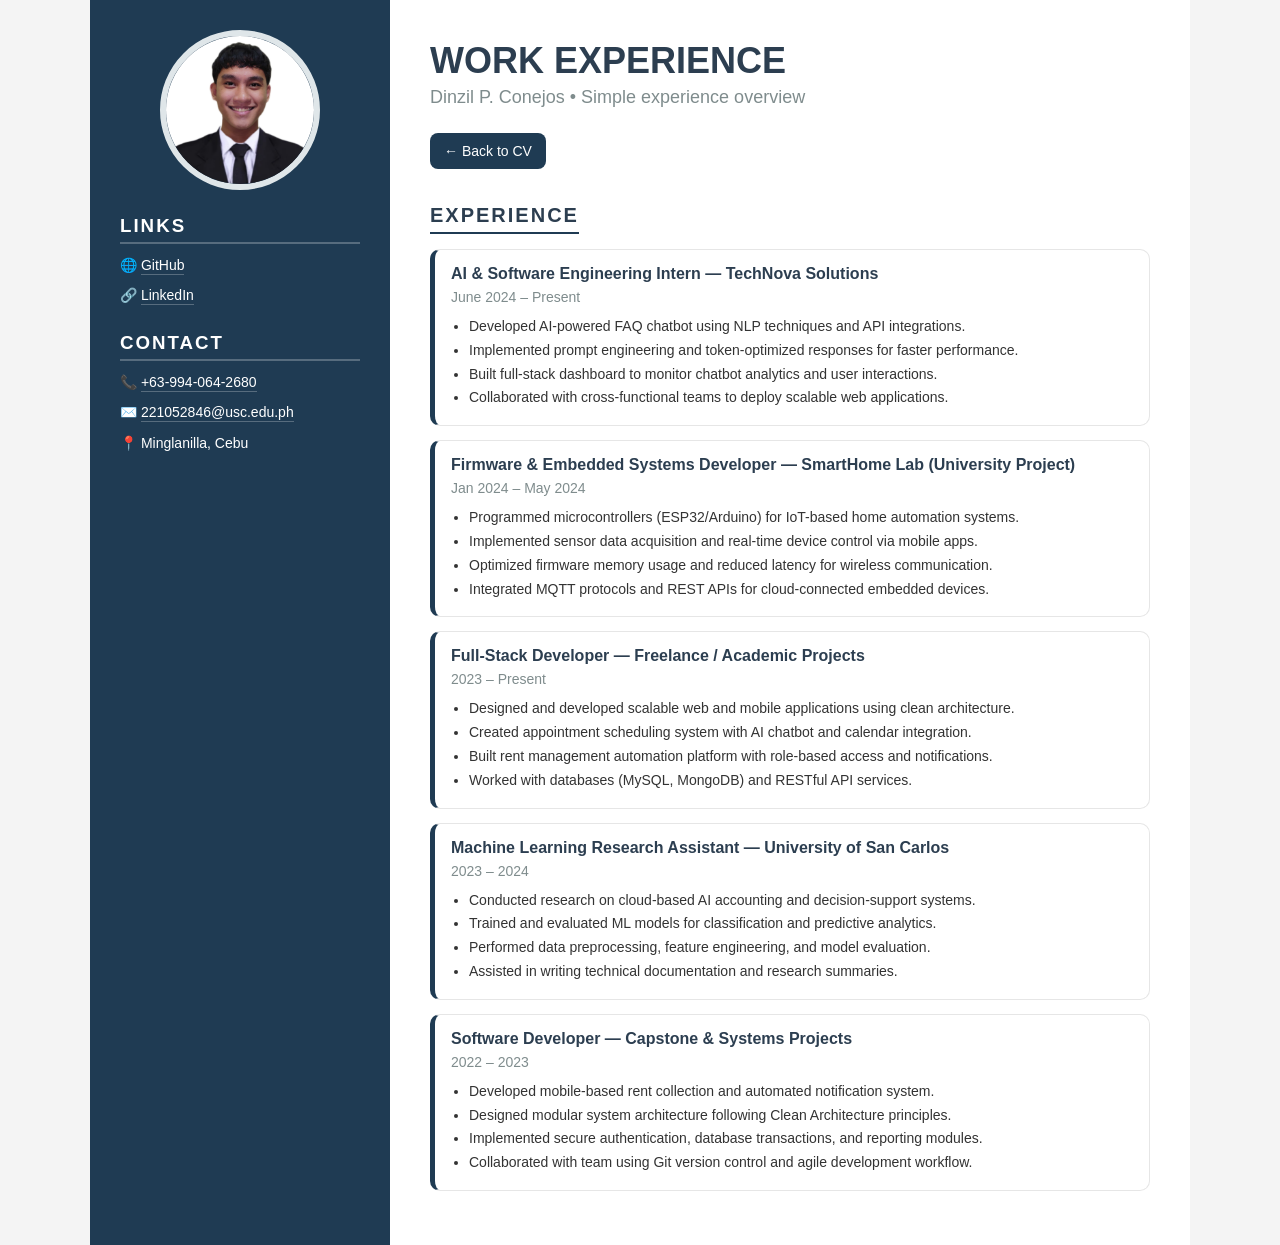
==== experience.html @ 28c9043a "Add files via upload" ====
<!DOCTYPE html>
<html lang="en">
<head>
<link rel="stylesheet" href="style.css">
<meta charset="UTF-8" />
<meta name="viewport" content="width=device-width, initial-scale=1.0" />
<title>Dinzil P. Conejos - Work Experience</title>

</head>

<body>
<div class="container">

    <!-- SIDEBAR -->
    <div class="sidebar">
        <img id="profilePic" src="1000006716.jpg" class="profile-img" alt="Profile Photo" tabindex="0">

        <h3>LINKS</h3>
        <p>🌐 <a class="sidebar-link" href="https://github.com/DinzCon" target="_blank" rel="noopener">GitHub</a></p>
        <p>🔗 <a class="sidebar-link" href="https://linkedin.com/in/dinzil-conejos-1bb37229b" target="_blank" rel="noopener">LinkedIn</a></p>

        <h3>CONTACT</h3>
        <p>📞 <a class="sidebar-link" href="tel:+639940642680">+63-994-064-2680</a></p>
        <p>✉️ <a class="sidebar-link" href="mailto:221052846@usc.edu.ph">221052846@usc.edu.ph</a></p>
        <p>📍 Minglanilla, Cebu</p>
    </div>

    <!-- MAIN -->
    <div class="main">
        <div class="header-name">WORK EXPERIENCE</div>
        <div class="header-title">Dinzil P. Conejos • Simple experience overview</div>

        <div class="top-actions">
            <a class="btn" href="index.html">← Back to CV</a>
        </div>

        <div class="section">
            <h2>EXPERIENCE</h2>

            <div class="work-item">
                <h4>AI & Software Engineering Intern — TechNova Solutions</h4>
                <div class="work-meta">June 2024 – Present</div>
                <ul>
                    <li>Developed AI-powered FAQ chatbot using NLP techniques and API integrations.</li>
                    <li>Implemented prompt engineering and token-optimized responses for faster performance.</li>
                    <li>Built full-stack dashboard to monitor chatbot analytics and user interactions.</li>
                    <li>Collaborated with cross-functional teams to deploy scalable web applications.</li>
                </ul>
            </div>

            <div class="work-item">
                <h4>Firmware & Embedded Systems Developer — SmartHome Lab (University Project)</h4>
                <div class="work-meta">Jan 2024 – May 2024</div>
                <ul>
                    <li>Programmed microcontrollers (ESP32/Arduino) for IoT-based home automation systems.</li>
                    <li>Implemented sensor data acquisition and real-time device control via mobile apps.</li>
                    <li>Optimized firmware memory usage and reduced latency for wireless communication.</li>
                    <li>Integrated MQTT protocols and REST APIs for cloud-connected embedded devices.</li>
                </ul>
            </div>

            <div class="work-item">
                <h4>Full-Stack Developer — Freelance / Academic Projects</h4>
                <div class="work-meta">2023 – Present</div>
                <ul>
                    <li>Designed and developed scalable web and mobile applications using clean architecture.</li>
                    <li>Created appointment scheduling system with AI chatbot and calendar integration.</li>
                    <li>Built rent management automation platform with role-based access and notifications.</li>
                    <li>Worked with databases (MySQL, MongoDB) and RESTful API services.</li>
                </ul>
            </div>

            <div class="work-item">
                <h4>Machine Learning Research Assistant — University of San Carlos</h4>
                <div class="work-meta">2023 – 2024</div>
                <ul>
                    <li>Conducted research on cloud-based AI accounting and decision-support systems.</li>
                    <li>Trained and evaluated ML models for classification and predictive analytics.</li>
                    <li>Performed data preprocessing, feature engineering, and model evaluation.</li>
                    <li>Assisted in writing technical documentation and research summaries.</li>
                </ul>
            </div>

            <div class="work-item">
                <h4>Software Developer — Capstone & Systems Projects</h4>
                <div class="work-meta">2022 – 2023</div>
                <ul>
                    <li>Developed mobile-based rent collection and automated notification system.</li>
                    <li>Designed modular system architecture following Clean Architecture principles.</li>
                    <li>Implemented secure authentication, database transactions, and reporting modules.</li>
                    <li>Collaborated with team using Git version control and agile development workflow.</li>
                </ul>
            </div>

        </div>
    </div>
</div>

<div id="lightbox" class="lightbox" aria-hidden="true">
  <button id="lightboxClose" class="lightbox-close" aria-label="Close photo">✕</button>
  <img id="lightboxImg" src="" alt="Zoomed Profile Photo">
</div>

<script>
  const profilePic = document.getElementById("profilePic");
  const lightbox = document.getElementById("lightbox");
  const lightboxImg = document.getElementById("lightboxImg");
  const lightboxClose = document.getElementById("lightboxClose");

  function openLightbox() {
    lightboxImg.src = profilePic.src;
    lightbox.classList.add("open");
    lightbox.setAttribute("aria-hidden", "false");
    document.body.style.overflow = "hidden"; // stop background scroll
  }

  function closeLightbox() {
    lightbox.classList.remove("open");
    lightbox.setAttribute("aria-hidden", "true");
    lightboxImg.src = "";
    document.body.style.overflow = "";
  }

  // Open by click or Enter key
  profilePic.addEventListener("click", openLightbox);
  profilePic.addEventListener("keydown", (e) => {
    if (e.key === "Enter") openLightbox();
  });

  // Close by X button, clicking outside image, or ESC key
  lightboxClose.addEventListener("click", closeLightbox);
  lightbox.addEventListener("click", (e) => {
    if (e.target === lightbox) closeLightbox();
  });
  document.addEventListener("keydown", (e) => {
    if (e.key === "Escape" && lightbox.classList.contains("open")) closeLightbox();
  });
</script>

</body>
</html>
---- style.css ----
/* RESET */
* {
    margin: 0;
    padding: 0;
    box-sizing: border-box;
}

body {
    font-family: "Segoe UI", sans-serif;
    background: #f4f4f4;
}

/* LAYOUT */
.container {
    display: grid;
    grid-template-columns: 300px 1fr;
    max-width: 1100px;
    margin: auto;
    background: white;
    min-height: 100vh;
}

/* LEFT SIDEBAR */
.sidebar {
    background: #1f3b53;
    color: white;
    padding: 30px;
}

.profile-img {
    width: 160px;
    height: 160px;
    border-radius: 50%;
    border: 6px solid #dfe6e9;
    object-fit: cover;
    display: block;
    margin: 0 auto 25px auto;
    cursor: pointer;
    transition: transform 0.15s ease;
}

.profile-img:hover {
    transform: scale(1.03);
}

.sidebar h3 {
    margin-top: 25px;
    margin-bottom: 10px;
    letter-spacing: 2px;
    border-bottom: 2px solid #ffffff40;
    padding-bottom: 5px;
}

.sidebar p,
.sidebar li {
    font-size: 14px;
    margin: 8px 0;
    line-height: 1.6;
}

.sidebar ul {
    list-style: none;
}

.sidebar-link {
    color: #ffffff;
    text-decoration: none;
    border-bottom: 1px solid #ffffff40;
    padding-bottom: 1px;
}

.sidebar-link:hover {
    color: #dfe6e9;
    border-bottom-color: #dfe6e9;
}

/* RIGHT MAIN CONTENT */
.main {
    padding: 40px;
}

.header-name {
    font-size: 36px;
    font-weight: bold;
    color: #2c3e50;
}

.header-title {
    font-size: 18px;
    color: #7f8c8d;
    margin-top: 5px;
    margin-bottom: 25px;
}

.section {
    margin-top: 35px;
}

.section h2 {
    font-size: 20px;
    color: #2c3e50;
    border-bottom: 2px solid #1f3b53;
    display: inline-block;
    padding-bottom: 5px;
    margin-bottom: 15px;
    letter-spacing: 2px;
}

/* WORK ITEMS (enhanced card style) */
.work-item {
    background: #ffffff;
    border: 1px solid #e6e6e6;
    border-left: 5px solid #1f3b53;
    padding: 15px 16px;
    border-radius: 10px;
    margin-bottom: 14px;
}

.work-item h4 {
    color: #2c3e50;
    font-weight: 700;
    margin-bottom: 6px;
}

.work-meta {
    color: #7f8c8d;
    font-size: 14px;
    margin-bottom: 10px;
}

.work-item ul {
    padding-left: 18px;
    line-height: 1.7;
    color: #333;
    font-size: 14px;
}

/* BUTTONS */
.top-actions {
    margin-bottom: 25px;
}

.btn {
    display: inline-block;
    padding: 10px 14px;
    border-radius: 8px;
    background: #1f3b53;
    color: white;
    text-decoration: none;
    font-size: 14px;
}

.btn:hover {
    opacity: 0.9;
}

/* CLICKABLE SECTION LINK */
.section-link {
    color: inherit;
    text-decoration: none;
}

.section-link:hover {
    text-decoration: underline;
}

/* LIGHTBOX (Profile Image Zoom) */
.lightbox {
    position: fixed;
    inset: 0;
    background: rgba(0,0,0,0.85);
    display: none;
    align-items: center;
    justify-content: center;
    padding: 24px;
    z-index: 9999;
}

.lightbox.open {
    display: flex;
}

.lightbox img {
    max-width: min(92vw, 900px);
    max-height: 92vh;
    border-radius: 14px;
    box-shadow: 0 12px 40px rgba(0,0,0,0.4);
    border: 4px solid rgba(255,255,255,0.25);
}

.lightbox-close {
    position: absolute;
    top: 18px;
    right: 18px;
    background: rgba(255,255,255,0.14);
    color: white;
    border: 1px solid rgba(255,255,255,0.25);
    border-radius: 10px;
    padding: 10px 12px;
    font-size: 16px;
    cursor: pointer;
}

.lightbox-close:hover {
    background: rgba(255,255,255,0.22);
}
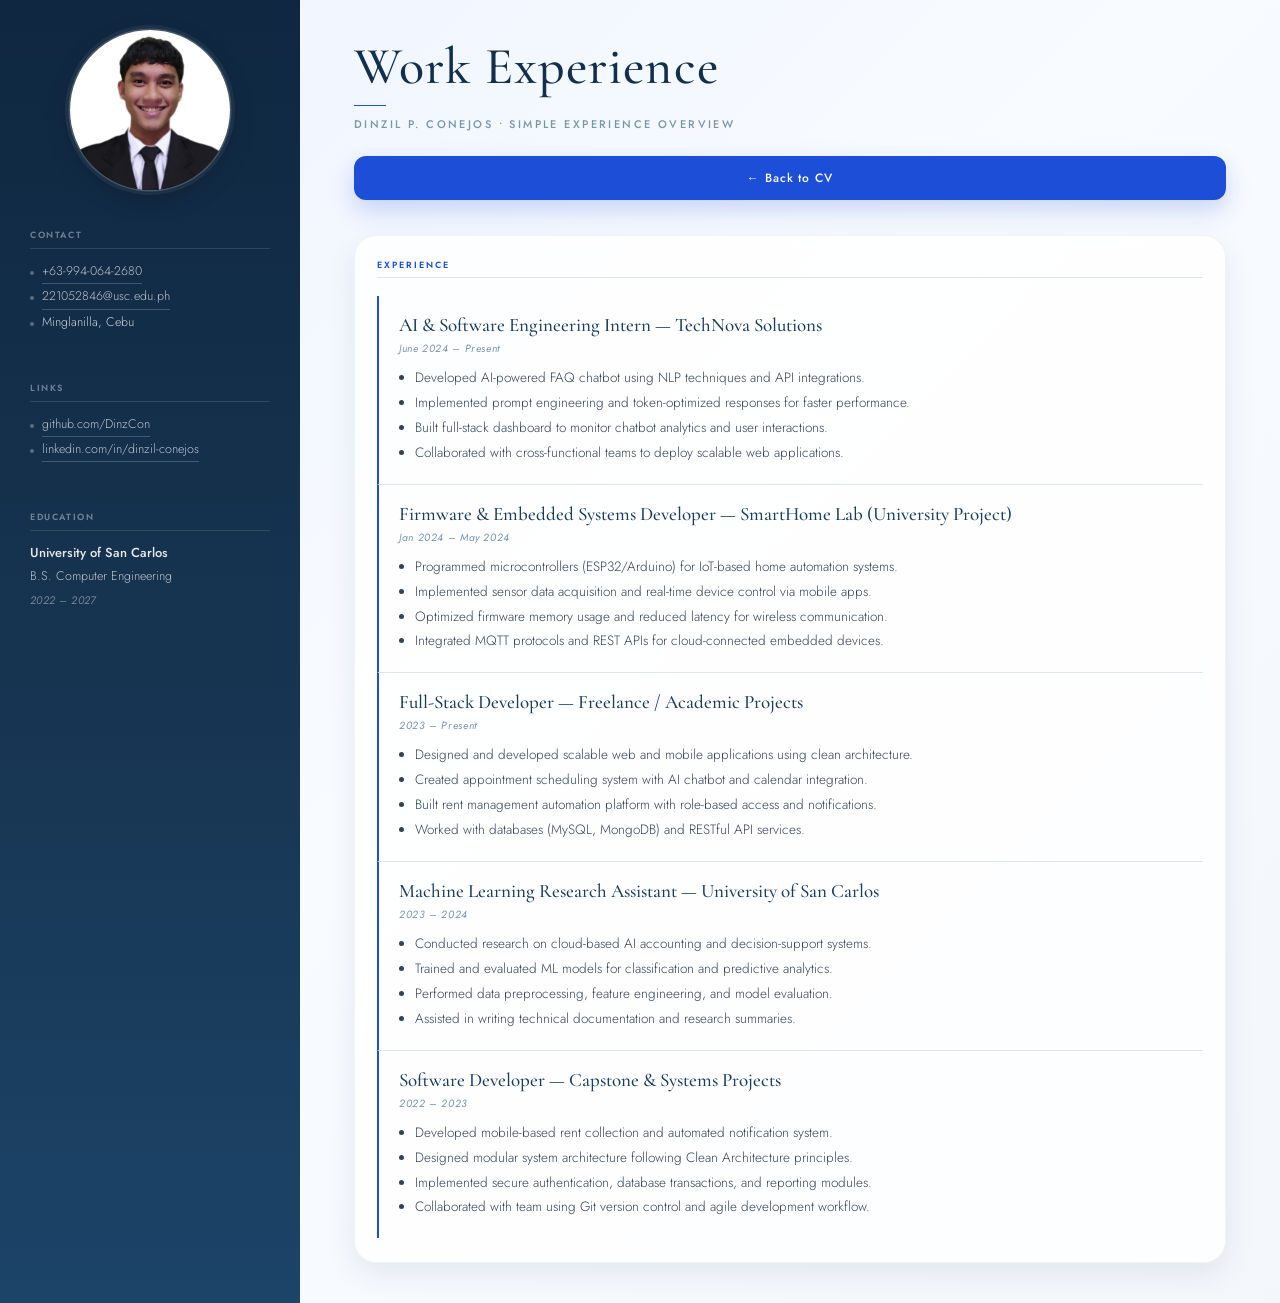
==== commit ef487753: "Add files via upload" ====
--- a/experience.html
+++ b/experience.html
@@ -1,141 +1,127 @@
-<!DOCTYPE html>
-<html lang="en">
-<head>
-<link rel="stylesheet" href="style.css">
-<meta charset="UTF-8" />
-<meta name="viewport" content="width=device-width, initial-scale=1.0" />
-<title>Dinzil P. Conejos - Work Experience</title>
-
-</head>
-
-<body>
-<div class="container">
-
-    <!-- SIDEBAR -->
-    <div class="sidebar">
-        <img id="profilePic" src="1000006716.jpg" class="profile-img" alt="Profile Photo" tabindex="0">
-
-        <h3>LINKS</h3>
-        <p>🌐 <a class="sidebar-link" href="https://github.com/DinzCon" target="_blank" rel="noopener">GitHub</a></p>
-        <p>🔗 <a class="sidebar-link" href="https://linkedin.com/in/dinzil-conejos-1bb37229b" target="_blank" rel="noopener">LinkedIn</a></p>
-
-        <h3>CONTACT</h3>
-        <p>📞 <a class="sidebar-link" href="tel:+639940642680">+63-994-064-2680</a></p>
-        <p>✉️ <a class="sidebar-link" href="mailto:221052846@usc.edu.ph">221052846@usc.edu.ph</a></p>
-        <p>📍 Minglanilla, Cebu</p>
-    </div>
-
-    <!-- MAIN -->
-    <div class="main">
-        <div class="header-name">WORK EXPERIENCE</div>
-        <div class="header-title">Dinzil P. Conejos • Simple experience overview</div>
-
-        <div class="top-actions">
-            <a class="btn" href="index.html">← Back to CV</a>
-        </div>
-
-        <div class="section">
-            <h2>EXPERIENCE</h2>
-
-            <div class="work-item">
-                <h4>AI & Software Engineering Intern — TechNova Solutions</h4>
-                <div class="work-meta">June 2024 – Present</div>
-                <ul>
-                    <li>Developed AI-powered FAQ chatbot using NLP techniques and API integrations.</li>
-                    <li>Implemented prompt engineering and token-optimized responses for faster performance.</li>
-                    <li>Built full-stack dashboard to monitor chatbot analytics and user interactions.</li>
-                    <li>Collaborated with cross-functional teams to deploy scalable web applications.</li>
-                </ul>
-            </div>
-
-            <div class="work-item">
-                <h4>Firmware & Embedded Systems Developer — SmartHome Lab (University Project)</h4>
-                <div class="work-meta">Jan 2024 – May 2024</div>
-                <ul>
-                    <li>Programmed microcontrollers (ESP32/Arduino) for IoT-based home automation systems.</li>
-                    <li>Implemented sensor data acquisition and real-time device control via mobile apps.</li>
-                    <li>Optimized firmware memory usage and reduced latency for wireless communication.</li>
-                    <li>Integrated MQTT protocols and REST APIs for cloud-connected embedded devices.</li>
-                </ul>
-            </div>
-
-            <div class="work-item">
-                <h4>Full-Stack Developer — Freelance / Academic Projects</h4>
-                <div class="work-meta">2023 – Present</div>
-                <ul>
-                    <li>Designed and developed scalable web and mobile applications using clean architecture.</li>
-                    <li>Created appointment scheduling system with AI chatbot and calendar integration.</li>
-                    <li>Built rent management automation platform with role-based access and notifications.</li>
-                    <li>Worked with databases (MySQL, MongoDB) and RESTful API services.</li>
-                </ul>
-            </div>
-
-            <div class="work-item">
-                <h4>Machine Learning Research Assistant — University of San Carlos</h4>
-                <div class="work-meta">2023 – 2024</div>
-                <ul>
-                    <li>Conducted research on cloud-based AI accounting and decision-support systems.</li>
-                    <li>Trained and evaluated ML models for classification and predictive analytics.</li>
-                    <li>Performed data preprocessing, feature engineering, and model evaluation.</li>
-                    <li>Assisted in writing technical documentation and research summaries.</li>
-                </ul>
-            </div>
-
-            <div class="work-item">
-                <h4>Software Developer — Capstone & Systems Projects</h4>
-                <div class="work-meta">2022 – 2023</div>
-                <ul>
-                    <li>Developed mobile-based rent collection and automated notification system.</li>
-                    <li>Designed modular system architecture following Clean Architecture principles.</li>
-                    <li>Implemented secure authentication, database transactions, and reporting modules.</li>
-                    <li>Collaborated with team using Git version control and agile development workflow.</li>
-                </ul>
-            </div>
-
-        </div>
-    </div>
-</div>
-
-<div id="lightbox" class="lightbox" aria-hidden="true">
-  <button id="lightboxClose" class="lightbox-close" aria-label="Close photo">✕</button>
-  <img id="lightboxImg" src="" alt="Zoomed Profile Photo">
-</div>
-
-<script>
-  const profilePic = document.getElementById("profilePic");
-  const lightbox = document.getElementById("lightbox");
-  const lightboxImg = document.getElementById("lightboxImg");
-  const lightboxClose = document.getElementById("lightboxClose");
-
-  function openLightbox() {
-    lightboxImg.src = profilePic.src;
-    lightbox.classList.add("open");
-    lightbox.setAttribute("aria-hidden", "false");
-    document.body.style.overflow = "hidden"; // stop background scroll
-  }
-
-  function closeLightbox() {
-    lightbox.classList.remove("open");
-    lightbox.setAttribute("aria-hidden", "true");
-    lightboxImg.src = "";
-    document.body.style.overflow = "";
-  }
-
-  // Open by click or Enter key
-  profilePic.addEventListener("click", openLightbox);
-  profilePic.addEventListener("keydown", (e) => {
-    if (e.key === "Enter") openLightbox();
-  });
-
-  // Close by X button, clicking outside image, or ESC key
-  lightboxClose.addEventListener("click", closeLightbox);
-  lightbox.addEventListener("click", (e) => {
-    if (e.target === lightbox) closeLightbox();
-  });
-  document.addEventListener("keydown", (e) => {
-    if (e.key === "Escape" && lightbox.classList.contains("open")) closeLightbox();
-  });
-</script>
-
-</body>
+<!DOCTYPE html>
+<html lang="en">
+<head>
+<link rel="preconnect" href="https://fonts.googleapis.com">
+<link rel="preconnect" href="https://fonts.gstatic.com" crossorigin>
+<link href="https://fonts.googleapis.com/css2?family=Cormorant+Garamond:ital,wght@0,300;0,400;0,500;0,600;1,300;1,400;1,500&family=Jost:wght@300;400;500;600&display=swap" rel="stylesheet">
+<link rel="stylesheet" href="style.css">
+<script src="script.js" defer></script>
+<meta charset="UTF-8" />
+<meta name="viewport" content="width=device-width, initial-scale=1.0" />
+<title>Dinzil P. Conejos - Work Experience</title>
+
+</head>
+
+<body>
+<div class="container">
+
+    <!-- SIDEBAR -->
+    <div class="sidebar">
+        <img id="profilePic" src="1000006716.jpg" class="profile-img" alt="Profile Photo" tabindex="0">
+
+        <div class="sidebar-section">
+            <h3><span class="sidebar-nav-link">Contact</span></h3>
+            <div class="sidebar-group">
+                <div class="sidebar-item"><span class="sidebar-icon"></span><a class="sidebar-link" href="tel:+639940642680">+63-994-064-2680</a></div>
+                <div class="sidebar-item"><span class="sidebar-icon"></span><a class="sidebar-link" href="mailto:221052846@usc.edu.ph">221052846@usc.edu.ph</a></div>
+                <div class="sidebar-item"><span class="sidebar-icon"></span>Minglanilla, Cebu</div>
+            </div>
+        </div>
+
+        <div class="sidebar-section">
+            <h3><span class="sidebar-nav-link">Links</span></h3>
+            <div class="sidebar-group">
+                <div class="sidebar-item"><span class="sidebar-icon"></span><a class="sidebar-link" href="https://github.com/DinzCon" target="_blank" rel="noopener">github.com/DinzCon</a></div>
+                <div class="sidebar-item"><span class="sidebar-icon"></span><a class="sidebar-link" href="https://linkedin.com/in/dinzil-conejos-1bb37229b" target="_blank" rel="noopener">linkedin.com/in/dinzil-conejos</a></div>
+            </div>
+        </div>
+
+        <div class="sidebar-section">
+            <h3><span class="sidebar-nav-link">Education</span></h3>
+            <div class="sidebar-group">
+                <div class="sidebar-edu-institution">University of San Carlos</div>
+                <div class="sidebar-edu-degree">B.S. Computer Engineering</div>
+                <div class="sidebar-edu-year">2022 – 2027</div>
+            </div>
+        </div>
+    </div>
+
+    <!-- MAIN -->
+    <div class="main">
+        <div class="header-name">Work Experience</div>
+        <div class="header-rule"></div>
+        <div class="header-title">Dinzil P. Conejos • Simple experience overview</div>
+
+        <div class="top-actions">
+            <a class="sidebar-btn" href="index.html">← Back to CV</a>
+        </div>
+
+        <div class="section">
+            <h2>Experience</h2>
+
+            <div class="work-item">
+                <h4>AI & Software Engineering Intern — TechNova Solutions</h4>
+                <div class="work-meta">June 2024 – Present</div>
+                <ul>
+                    <li>Developed AI-powered FAQ chatbot using NLP techniques and API integrations.</li>
+                    <li>Implemented prompt engineering and token-optimized responses for faster performance.</li>
+                    <li>Built full-stack dashboard to monitor chatbot analytics and user interactions.</li>
+                    <li>Collaborated with cross-functional teams to deploy scalable web applications.</li>
+                </ul>
+            </div>
+
+            <div class="work-item">
+                <h4>Firmware & Embedded Systems Developer — SmartHome Lab (University Project)</h4>
+                <div class="work-meta">Jan 2024 – May 2024</div>
+                <ul>
+                    <li>Programmed microcontrollers (ESP32/Arduino) for IoT-based home automation systems.</li>
+                    <li>Implemented sensor data acquisition and real-time device control via mobile apps.</li>
+                    <li>Optimized firmware memory usage and reduced latency for wireless communication.</li>
+                    <li>Integrated MQTT protocols and REST APIs for cloud-connected embedded devices.</li>
+                </ul>
+            </div>
+
+            <div class="work-item">
+                <h4>Full-Stack Developer — Freelance / Academic Projects</h4>
+                <div class="work-meta">2023 – Present</div>
+                <ul>
+                    <li>Designed and developed scalable web and mobile applications using clean architecture.</li>
+                    <li>Created appointment scheduling system with AI chatbot and calendar integration.</li>
+                    <li>Built rent management automation platform with role-based access and notifications.</li>
+                    <li>Worked with databases (MySQL, MongoDB) and RESTful API services.</li>
+                </ul>
+            </div>
+
+            <div class="work-item">
+                <h4>Machine Learning Research Assistant — University of San Carlos</h4>
+                <div class="work-meta">2023 – 2024</div>
+                <ul>
+                    <li>Conducted research on cloud-based AI accounting and decision-support systems.</li>
+                    <li>Trained and evaluated ML models for classification and predictive analytics.</li>
+                    <li>Performed data preprocessing, feature engineering, and model evaluation.</li>
+                    <li>Assisted in writing technical documentation and research summaries.</li>
+                </ul>
+            </div>
+
+            <div class="work-item">
+                <h4>Software Developer — Capstone & Systems Projects</h4>
+                <div class="work-meta">2022 – 2023</div>
+                <ul>
+                    <li>Developed mobile-based rent collection and automated notification system.</li>
+                    <li>Designed modular system architecture following Clean Architecture principles.</li>
+                    <li>Implemented secure authentication, database transactions, and reporting modules.</li>
+                    <li>Collaborated with team using Git version control and agile development workflow.</li>
+                </ul>
+            </div>
+
+        </div>
+    </div>
+</div>
+
+<div id="lightbox" class="lightbox" aria-hidden="true">
+  <button id="lightboxClose" class="lightbox-close" aria-label="Close photo">✕</button>
+  <img id="lightboxImg" src="" alt="Zoomed Profile Photo">
+</div>
+
+</body>
 </html>
--- a/style.css
+++ b/style.css
@@ -1,206 +1,650 @@
-/* RESET */
-* {
-    margin: 0;
-    padding: 0;
-    box-sizing: border-box;
-}
-
-body {
-    font-family: "Segoe UI", sans-serif;
-    background: #f4f4f4;
-}
-
-/* LAYOUT */
-.container {
-    display: grid;
-    grid-template-columns: 300px 1fr;
-    max-width: 1100px;
-    margin: auto;
-    background: white;
-    min-height: 100vh;
-}
-
-/* LEFT SIDEBAR */
-.sidebar {
-    background: #1f3b53;
-    color: white;
-    padding: 30px;
-}
-
-.profile-img {
-    width: 160px;
-    height: 160px;
-    border-radius: 50%;
-    border: 6px solid #dfe6e9;
-    object-fit: cover;
-    display: block;
-    margin: 0 auto 25px auto;
-    cursor: pointer;
-    transition: transform 0.15s ease;
-}
-
-.profile-img:hover {
-    transform: scale(1.03);
-}
-
-.sidebar h3 {
-    margin-top: 25px;
-    margin-bottom: 10px;
-    letter-spacing: 2px;
-    border-bottom: 2px solid #ffffff40;
-    padding-bottom: 5px;
-}
-
-.sidebar p,
-.sidebar li {
-    font-size: 14px;
-    margin: 8px 0;
-    line-height: 1.6;
-}
-
-.sidebar ul {
-    list-style: none;
-}
-
-.sidebar-link {
-    color: #ffffff;
-    text-decoration: none;
-    border-bottom: 1px solid #ffffff40;
-    padding-bottom: 1px;
-}
-
-.sidebar-link:hover {
-    color: #dfe6e9;
-    border-bottom-color: #dfe6e9;
-}
-
-/* RIGHT MAIN CONTENT */
-.main {
-    padding: 40px;
-}
-
-.header-name {
-    font-size: 36px;
-    font-weight: bold;
-    color: #2c3e50;
-}
-
-.header-title {
-    font-size: 18px;
-    color: #7f8c8d;
-    margin-top: 5px;
-    margin-bottom: 25px;
-}
-
-.section {
-    margin-top: 35px;
-}
-
-.section h2 {
-    font-size: 20px;
-    color: #2c3e50;
-    border-bottom: 2px solid #1f3b53;
-    display: inline-block;
-    padding-bottom: 5px;
-    margin-bottom: 15px;
-    letter-spacing: 2px;
-}
-
-/* WORK ITEMS (enhanced card style) */
-.work-item {
-    background: #ffffff;
-    border: 1px solid #e6e6e6;
-    border-left: 5px solid #1f3b53;
-    padding: 15px 16px;
-    border-radius: 10px;
-    margin-bottom: 14px;
-}
-
-.work-item h4 {
-    color: #2c3e50;
-    font-weight: 700;
-    margin-bottom: 6px;
-}
-
-.work-meta {
-    color: #7f8c8d;
-    font-size: 14px;
-    margin-bottom: 10px;
-}
-
-.work-item ul {
-    padding-left: 18px;
-    line-height: 1.7;
-    color: #333;
-    font-size: 14px;
-}
-
-/* BUTTONS */
-.top-actions {
-    margin-bottom: 25px;
-}
-
-.btn {
-    display: inline-block;
-    padding: 10px 14px;
-    border-radius: 8px;
-    background: #1f3b53;
-    color: white;
-    text-decoration: none;
-    font-size: 14px;
-}
-
-.btn:hover {
-    opacity: 0.9;
-}
-
-/* CLICKABLE SECTION LINK */
-.section-link {
-    color: inherit;
-    text-decoration: none;
-}
-
-.section-link:hover {
-    text-decoration: underline;
-}
-
-/* LIGHTBOX (Profile Image Zoom) */
-.lightbox {
-    position: fixed;
-    inset: 0;
-    background: rgba(0,0,0,0.85);
-    display: none;
-    align-items: center;
-    justify-content: center;
-    padding: 24px;
-    z-index: 9999;
-}
-
-.lightbox.open {
-    display: flex;
-}
-
-.lightbox img {
-    max-width: min(92vw, 900px);
-    max-height: 92vh;
-    border-radius: 14px;
-    box-shadow: 0 12px 40px rgba(0,0,0,0.4);
-    border: 4px solid rgba(255,255,255,0.25);
-}
-
-.lightbox-close {
-    position: absolute;
-    top: 18px;
-    right: 18px;
-    background: rgba(255,255,255,0.14);
-    color: white;
-    border: 1px solid rgba(255,255,255,0.25);
-    border-radius: 10px;
-    padding: 10px 12px;
-    font-size: 16px;
-    cursor: pointer;
-}
-
-.lightbox-close:hover {
-    background: rgba(255,255,255,0.22);
+/* FONTS */
+@import url('https://fonts.googleapis.com/css2?family=Cormorant+Garamond:ital,wght@0,300;0,400;0,500;0,600;1,300;1,400;1,500&family=Jost:wght@300;400;500;600&display=swap');
+
+/* COLOR TOKENS */
+:root {
+    --accent: #1d4ed8;
+    --accent-hover: #1a44c2;
+    --accent-shadow: rgba(29, 78, 216, 0.22);
+    --accent-shadow-hover: rgba(29, 78, 216, 0.3);
+    --tint: #e8f0f9;
+    --muted: #7a94ab;
+    --border-light: #dde7f2;
+}
+
+/* RESET */
+* {
+    margin: 0;
+    padding: 0;
+    box-sizing: border-box;
+}
+
+body {
+    font-family: 'Jost', sans-serif;
+    font-weight: 300;
+    background: linear-gradient(135deg, #eef4ff 0%, #f8fbff 45%, #f3f6fb 100%);
+    color: #1e293b;
+}
+
+/* LAYOUT */
+.container {
+    display: grid;
+    grid-template-columns: 300px 1fr;
+    width: 100%;
+    min-height: 100vh;
+}
+
+/* LEFT SIDEBAR */
+.sidebar {
+    background: linear-gradient(180deg, #0f2740 0%, #173552 55%, #1c4468 100%);
+    color: white;
+    padding: 30px;
+}
+
+@keyframes fadeInDown {
+    from { opacity: 0; transform: translateY(-10px); }
+    to   { opacity: 1; transform: translateY(0); }
+}
+
+.profile-img {
+    animation: fadeInDown 0.7s cubic-bezier(0.22, 1, 0.36, 1) 0.05s both;
+    width: 160px;
+    height: 160px;
+    border-radius: 50%;
+    border: none;
+    object-fit: cover;
+    display: block;
+    margin: 0 auto 25px auto;
+    cursor: pointer;
+    transition: transform 0.2s ease, box-shadow 0.2s ease;
+    box-shadow: 0 0 0 1.5px rgba(255,255,255,0.18), 0 0 0 5px rgba(255,255,255,0.06), 0 8px 24px rgba(0,0,0,0.22);
+}
+
+.profile-img:hover {
+    transform: scale(1.04);
+    box-shadow: 0 0 0 1.5px rgba(255,255,255,0.28), 0 0 0 6px rgba(255,255,255,0.09), 0 12px 30px rgba(0,0,0,0.28);
+}
+
+.sidebar-section {
+    margin-top: 28px;
+    padding: 10px 12px;
+    border-radius: 10px;
+    margin-left: -12px;
+    margin-right: -12px;
+    transition: background 0.25s ease;
+}
+
+.sidebar-section:hover {
+    background: rgba(255, 255, 255, 0.05);
+}
+
+.sidebar-section:hover .sidebar h3,
+.sidebar-section:hover h3 {
+    color: rgba(255, 255, 255, 0.65);
+}
+
+.sidebar h3 {
+    margin-bottom: 12px;
+    font-family: 'Jost', sans-serif;
+    font-size: 9px;
+    font-weight: 600;
+    letter-spacing: 0.18em;
+    text-transform: uppercase;
+    border-bottom: 0.5px solid rgba(255, 255, 255, 0.12);
+    padding-bottom: 7px;
+    color: rgba(255, 255, 255, 0.4);
+}
+
+.sidebar-group {
+    display: flex;
+    flex-direction: column;
+    gap: 2px;
+}
+
+/* CONTACT ITEMS */
+.sidebar-item {
+    display: flex;
+    align-items: baseline;
+    gap: 8px;
+    font-family: 'Jost', sans-serif;
+    font-size: 12.5px;
+    font-weight: 300;
+    color: rgba(255, 255, 255, 0.78);
+    line-height: 1.7;
+    transition: color 0.2s ease;
+}
+
+.sidebar-item:hover {
+    color: rgba(255, 255, 255, 0.95);
+}
+
+.sidebar-item:hover .sidebar-icon {
+    background: rgba(255, 255, 255, 0.65);
+}
+
+.sidebar-icon {
+    width: 4px;
+    height: 4px;
+    border-radius: 50%;
+    background: rgba(255, 255, 255, 0.3);
+    flex-shrink: 0;
+    margin-bottom: 2px;
+    transition: background 0.2s ease;
+}
+
+/* EDUCATION */
+.sidebar-edu-institution {
+    font-family: 'Jost', sans-serif;
+    font-size: 13px;
+    font-weight: 500;
+    color: rgba(255, 255, 255, 0.9);
+    line-height: 1.5;
+}
+
+.sidebar-edu-degree {
+    font-family: 'Jost', sans-serif;
+    font-size: 12.5px;
+    font-weight: 300;
+    color: rgba(255, 255, 255, 0.72);
+    line-height: 1.5;
+    margin-top: 2px;
+}
+
+.sidebar-edu-year {
+    font-family: 'Jost', sans-serif;
+    font-size: 11px;
+    font-weight: 400;
+    font-style: italic;
+    color: rgba(255, 255, 255, 0.4);
+    margin-top: 4px;
+    letter-spacing: 0.04em;
+}
+
+/* SKILLS & LANGUAGES */
+.sidebar ul {
+    list-style: none;
+    display: flex;
+    flex-direction: column;
+    gap: 2px;
+}
+
+.sidebar li {
+    font-family: 'Jost', sans-serif;
+    font-size: 12.5px;
+    font-weight: 300;
+    color: rgba(255, 255, 255, 0.78);
+    line-height: 1.7;
+    display: flex;
+    align-items: center;
+    justify-content: space-between;
+}
+
+.sidebar-lang-level {
+    font-size: 10px;
+    font-weight: 400;
+    font-style: italic;
+    color: rgba(255, 255, 255, 0.35);
+    letter-spacing: 0.04em;
+}
+
+.sidebar-link {
+    color: rgba(255, 255, 255, 0.72);
+    text-decoration: none;
+    border-bottom: 0.5px solid rgba(255, 255, 255, 0.2);
+    padding-bottom: 1px;
+    transition: color 0.2s ease, border-color 0.2s ease;
+}
+
+.sidebar-link:hover {
+    color: #ffffff;
+    border-bottom-color: rgba(255, 255, 255, 0.6);
+}
+
+/* SIDEBAR BUTTON */
+.sidebar-btn {
+    display: block;
+    margin-top: 22px;
+    padding: 13px 16px;
+    text-align: center;
+    background: var(--accent);
+    color: white;
+    border-radius: 12px;
+    text-decoration: none;
+    font-family: 'Jost', sans-serif;
+    font-weight: 500;
+    font-size: 12px;
+    letter-spacing: 0.08em;
+    transition: transform 0.25s ease, box-shadow 0.25s ease;
+    box-shadow: 0 10px 24px var(--accent-shadow);
+}
+
+.sidebar-btn:hover {
+    transform: translateY(-2px);
+    box-shadow: 0 14px 28px var(--accent-shadow-hover);
+}
+
+/* RIGHT MAIN CONTENT */
+.main {
+    padding: 40px 54px;
+    background: transparent;
+}
+
+.header-name {
+    font-family: 'Cormorant Garamond', serif;
+    font-size: 52px;
+    font-weight: 500;
+    color: #12304d;
+    letter-spacing: 0.02em;
+    line-height: 1.05;
+}
+
+.header-rule {
+    width: 32px;
+    height: 1.5px;
+    background: var(--accent);
+    margin: 10px 0;
+}
+
+.header-title {
+    font-family: 'Jost', sans-serif;
+    font-size: 11px;
+    font-weight: 500;
+    letter-spacing: 0.22em;
+    text-transform: uppercase;
+    color: #7a94ab;
+    margin-bottom: 24px;
+}
+
+/* SECTIONS */
+.section {
+    margin-top: 35px;
+    background: rgba(255, 255, 255, 0.82);
+    border: 1px solid rgba(17, 24, 39, 0.05);
+    border-radius: 22px;
+    padding: 22px 22px 24px;
+    box-shadow: 0 10px 30px rgba(15, 39, 64, 0.08);
+    backdrop-filter: blur(6px);
+}
+
+.section h2 {
+    font-family: 'Jost', sans-serif;
+    font-size: 9px;
+    font-weight: 600;
+    color: var(--accent);
+    border-bottom: 1px solid var(--border-light);
+    display: block;
+    padding-bottom: 6px;
+    margin-bottom: 18px;
+    letter-spacing: 0.22em;
+    text-transform: uppercase;
+}
+
+/* SECTION BODY TEXT */
+.section > p {
+    font-family: 'Jost', sans-serif;
+    font-size: 13.5px;
+    font-weight: 300;
+    color: #334155;
+    line-height: 1.85;
+}
+
+/* WORK ITEMS */
+.work-item {
+    background: transparent;
+    border: none;
+    border-left: 2px solid var(--accent);
+    border-radius: 0;
+    padding: 18px 0 18px 20px;
+    margin-bottom: 0;
+    box-shadow: none;
+    border-bottom: 0.5px solid var(--border-light);
+}
+
+.work-item:last-child {
+    border-bottom: none;
+}
+
+.work-item h4 {
+    font-family: 'Cormorant Garamond', serif;
+    font-size: 19px;
+    font-weight: 500;
+    color: #183b5b;
+    margin-bottom: 4px;
+    line-height: 1.2;
+}
+
+.work-meta {
+    font-family: 'Jost', sans-serif;
+    font-size: 10.5px;
+    font-weight: 400;
+    font-style: italic;
+    letter-spacing: 0.06em;
+    color: #7a94ab;
+    margin-bottom: 10px;
+}
+
+.work-item ul {
+    padding-left: 16px;
+    line-height: 1.85;
+    color: #334155;
+    font-size: 13.5px;
+    font-weight: 300;
+}
+
+/* GENERAL BUTTONS */
+.top-actions {
+    margin-bottom: 25px;
+}
+
+.btn {
+    display: inline-block;
+    padding: 13px 16px;
+    border-radius: 12px;
+    background: var(--accent);
+    color: white;
+    text-decoration: none;
+    font-family: 'Jost', sans-serif;
+    font-size: 12px;
+    font-weight: 500;
+    letter-spacing: 0.08em;
+    transition: background 0.2s ease, transform 0.25s ease, box-shadow 0.25s ease;
+    box-shadow: 0 10px 24px var(--accent-shadow);
+}
+
+.btn:hover {
+    background: var(--accent-hover);
+    transform: translateY(-2px);
+    box-shadow: 0 14px 28px var(--accent-shadow-hover);
+}
+
+/* CLICKABLE SECTION LINK */
+.section-link {
+    color: inherit;
+    text-decoration: none;
+}
+
+.section-link:hover {
+    text-decoration: underline;
+}
+
+/* HEADER BLOCK */
+.header-block {
+    display: flex;
+    align-items: flex-start;
+    justify-content: space-between;
+    gap: 16px;
+    margin-bottom: 0;
+}
+
+/* VIEW CV BUTTON */
+.view-cv-btn {
+    display: inline-flex;
+    align-items: center;
+    gap: 7px;
+    padding: 9px 16px;
+    background: transparent;
+    border: 1px solid var(--border-light);
+    border-radius: 10px;
+    color: #12304d;
+    font-family: "Jost", sans-serif;
+    font-size: 12px;
+    font-weight: 500;
+    letter-spacing: 0.06em;
+    cursor: pointer;
+    transition: background 0.2s ease, border-color 0.2s ease, color 0.2s ease, transform 0.2s ease;
+    white-space: nowrap;
+    margin-top: 6px;
+    flex-shrink: 0;
+}
+
+.view-cv-btn:hover {
+    background: var(--accent);
+    border-color: var(--accent);
+    color: white;
+    transform: translateY(-1px);
+}
+
+.view-cv-btn svg {
+    flex-shrink: 0;
+}
+
+/* PDF MODAL */
+.pdf-modal {
+    display: none;
+    position: fixed;
+    inset: 0;
+    z-index: 9998;
+    align-items: center;
+    justify-content: center;
+    padding: 24px;
+}
+
+.pdf-modal.open {
+    display: flex;
+}
+
+.pdf-modal-backdrop {
+    position: absolute;
+    inset: 0;
+    background: rgba(7, 17, 31, 0.82);
+}
+
+.pdf-modal-box {
+    position: relative;
+    z-index: 1;
+    width: 100%;
+    max-width: 860px;
+    height: 90vh;
+    background: #f3f4f6;
+    border-radius: 16px;
+    overflow: hidden;
+    display: flex;
+    flex-direction: column;
+    box-shadow: 0 24px 60px rgba(0, 0, 0, 0.4);
+}
+
+.pdf-modal-header {
+    display: flex;
+    align-items: center;
+    justify-content: space-between;
+    padding: 14px 18px;
+    background: #ffffff;
+    border-bottom: 1px solid var(--border-light);
+    flex-shrink: 0;
+}
+
+.pdf-modal-title {
+    font-family: "Jost", sans-serif;
+    font-size: 12px;
+    font-weight: 500;
+    letter-spacing: 0.06em;
+    color: #12304d;
+}
+
+.pdf-modal-actions {
+    display: flex;
+    align-items: center;
+    gap: 10px;
+}
+
+.pdf-download-btn {
+    display: inline-flex;
+    align-items: center;
+    gap: 6px;
+    padding: 7px 14px;
+    background: var(--accent);
+    color: white;
+    border-radius: 8px;
+    text-decoration: none;
+    font-family: "Jost", sans-serif;
+    font-size: 11px;
+    font-weight: 500;
+    letter-spacing: 0.06em;
+    transition: background 0.2s ease;
+}
+
+.pdf-download-btn:hover {
+    background: var(--accent-hover);
+}
+
+.pdf-modal-close {
+    background: transparent;
+    border: 1px solid var(--border-light);
+    border-radius: 8px;
+    padding: 7px 10px;
+    font-size: 13px;
+    color: #7a94ab;
+    cursor: pointer;
+    transition: background 0.2s ease, color 0.2s ease;
+}
+
+.pdf-modal-close:hover {
+    background: #f3f4f6;
+    color: #12304d;
+}
+
+.pdf-iframe {
+    width: 100%;
+    flex: 1;
+    border: none;
+}
+
+/* LIGHTBOX */
+.lightbox {
+    position: fixed;
+    inset: 0;
+    background: rgba(7, 17, 31, 0.88);
+    display: none;
+    align-items: center;
+    justify-content: center;
+    padding: 24px;
+    z-index: 9999;
+}
+
+.lightbox.open {
+    display: flex;
+}
+
+.lightbox img {
+    max-width: min(92vw, 900px);
+    max-height: 92vh;
+    border-radius: 14px;
+    box-shadow: 0 12px 40px rgba(0, 0, 0, 0.4);
+    border: 4px solid rgba(255, 255, 255, 0.25);
+}
+
+.lightbox-close {
+    position: absolute;
+    top: 18px;
+    right: 18px;
+    background: rgba(255, 255, 255, 0.14);
+    color: white;
+    border: 1px solid rgba(255, 255, 255, 0.25);
+    border-radius: 10px;
+    padding: 10px 12px;
+    font-size: 16px;
+    cursor: pointer;
+}
+
+.lightbox-close:hover {
+    background: rgba(255, 255, 255, 0.22);
+}
+
+/* RESPONSIVE */
+@media (max-width: 900px) {
+    .container {
+        grid-template-columns: 1fr;
+    }
+
+    .sidebar {
+        padding: 24px 20px;
+    }
+
+    .main {
+        padding: 28px 18px;
+    }
+
+    .header-name {
+        font-size: 36px;
+    }
+
+    .header-rule {
+        width: 24px;
+    }
+
+    .header-title {
+        font-size: 10px;
+    }
+
+    .section {
+        padding: 18px;
+        border-radius: 18px;
+    }
+}
+
+/* SIDEBAR NAV LINKS */
+.sidebar-nav-link {
+    color: inherit;
+    text-decoration: none;
+    display: inline-block;
+    cursor: default;
+    transition: color 0.25s ease, text-shadow 0.25s ease;
+}
+
+.sidebar-nav-link:hover {
+    color: rgba(255, 255, 255, 0.92);
+    text-shadow: 0 0 12px rgba(255, 255, 255, 0.25);
+}
+
+
+
+.sidebar-nav-link.active {
+    color: #ffffff;
+}
+
+/* SCROLL REVEAL */
+.header-name,
+.header-rule,
+.header-title {
+    opacity: 0;
+    transform: translateY(12px);
+    transition: opacity 0.7s cubic-bezier(0.22, 1, 0.36, 1),
+                transform 0.7s cubic-bezier(0.22, 1, 0.36, 1);
+}
+
+.header-name { transition-delay: 0.05s; }
+.header-rule  { transition-delay: 0.18s; }
+.header-title { transition-delay: 0.28s; }
+
+.header-name.show,
+.header-rule.show,
+.header-title.show {
+    opacity: 1;
+    transform: translateY(0);
+}
+
+.sidebar-section,
+.sidebar .sidebar-btn {
+    opacity: 0;
+    transform: translateX(-10px);
+    transition: opacity 0.6s cubic-bezier(0.22, 1, 0.36, 1),
+                transform 0.6s cubic-bezier(0.22, 1, 0.36, 1);
+}
+
+.sidebar-section.show,
+.sidebar .sidebar-btn.show {
+    opacity: 1;
+    transform: translateX(0);
+}
+
+.section {
+    opacity: 0;
+    transform: translateY(16px);
+    transition: opacity 0.65s cubic-bezier(0.22, 1, 0.36, 1),
+                transform 0.65s cubic-bezier(0.22, 1, 0.36, 1);
+}
+
+.section.show {
+    opacity: 1;
+    transform: translateY(0);
 }
